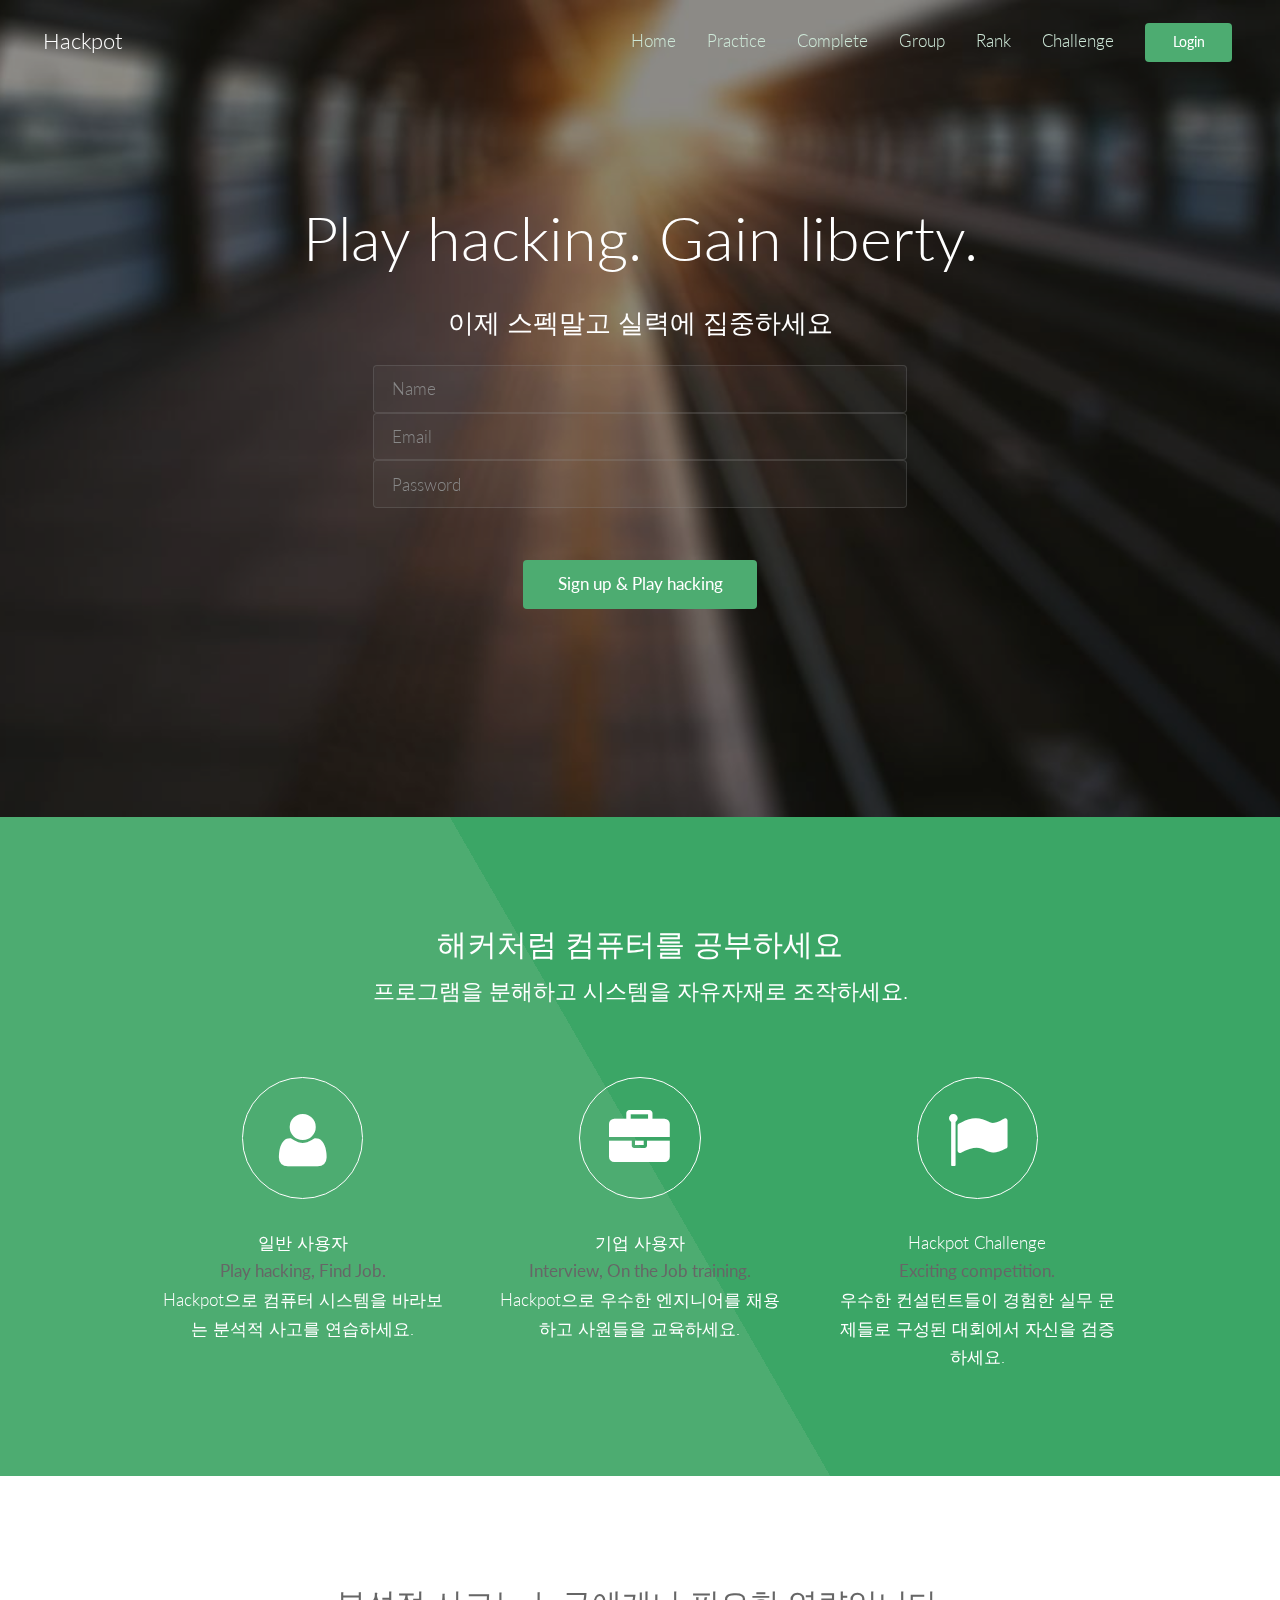
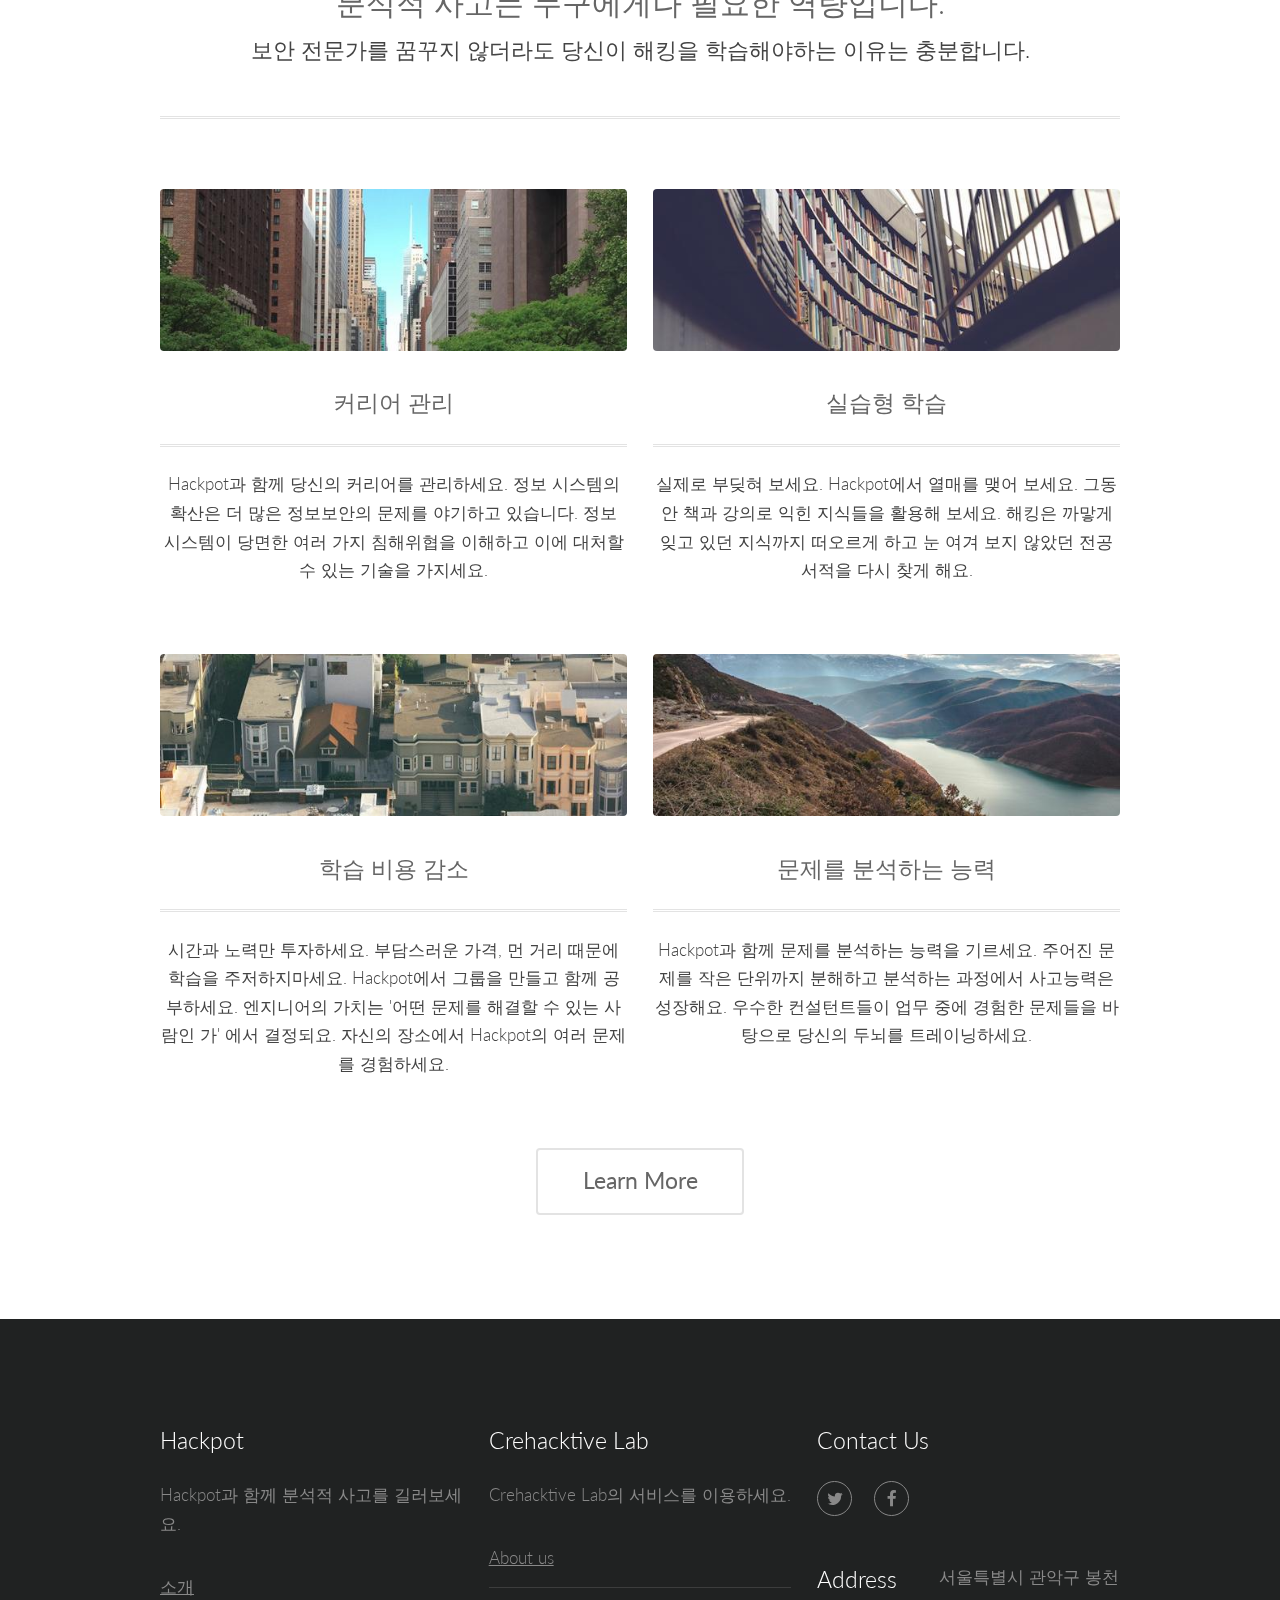
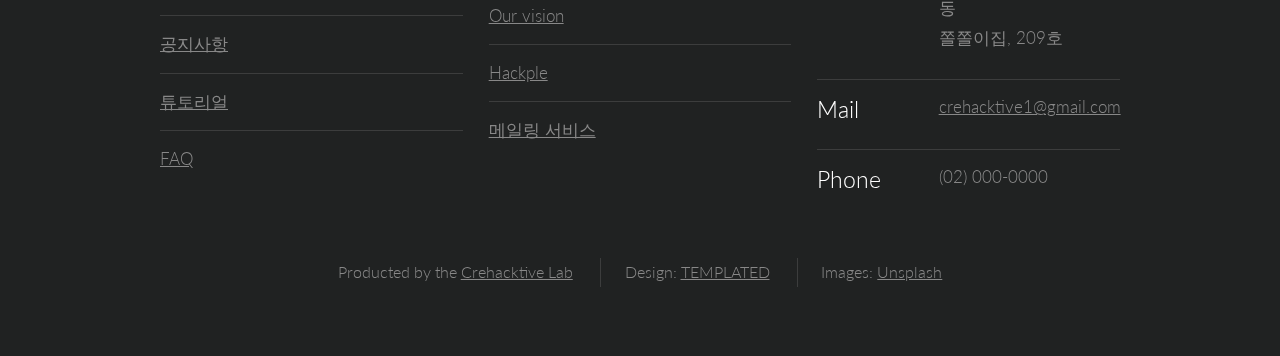
==== index.html @ 73363b04 "complete index page" ====
<!DOCTYPE html>
<!--
	Interphase by TEMPLATED
	templated.co @templatedco
	Released for free under the Creative Commons Attribution 3.0 license (templated.co/license)
-->
<html lang="ko">
	<head>
		<meta charset="UTF-8">
		<title>Hackpot</title>
		<meta http-equiv="content-type" content="text/html; charset=utf-8" />
		<meta name="description" content="" />
		<meta name="keywords" content="" />
		<!--[if lte IE 8]><script src="css/ie/html5shiv.js"></script><![endif]-->
		<script src="js/jquery.min.js"></script>
		<script src="js/skel.min.js"></script>
		<script src="js/skel-layers.min.js"></script>
		<script src="js/init.js"></script>
		<noscript>
			<link rel="stylesheet" href="css/skel.css" />
			<link rel="stylesheet" href="css/style.css" />
			<link rel="stylesheet" href="css/style-xlarge.css" />
		</noscript>
		<!--[if lte IE 8]><link rel="stylesheet" href="css/ie/v8.css" /><![endif]-->
	</head>
	<body class="landing">

		<!-- Header -->
			<header id="header">
				<h1><a href="index.html">Hackpot</a></h1>
				<nav id="nav">
					<ul>
						<li><a href="index.html">Home</a></li>
						<li><a href="index.html">Practice</a></li>
						<li><a href="index.html">Complete</a></li>
						<li><a href="index.html">Group</a></li>
						<li><a href="index.html">Rank</a></li>
						<li><a href="index.html">Challenge</a></li>
						<li><input type="submit" value="Login" class="special small" /></li>
					</ul>
				</nav>
			</header>

		<!-- Banner -->
			<section id="banner">
				<h2>Play hacking. Gain liberty.</h2>
				<p>이제 스펙말고 실력에 집중하세요</p><br/>
					<form method="post" action="#">
							<div class="signup 5u 12u$(xsmall)">
									<input type="text" name="name" id="name" value="" placeholder="Name" />
									<input type="email" name="email" id="email" value="" placeholder="Email" />
									<input type="password" name="password" id="password" value="" placeholder="Password" />
						</div>
							<div class="12u$">
								<ul class="actions">
									<li><input type="submit" value="Sign up & Play hacking" class="special" /></li>
								</ul>
							</div>
						</div>
					</form>
			</section>
			
			
		<!-- One -->
			<section id="one" class="wrapper style1 align-center">
				<div class="container">
					<header>
						<h2>해커처럼 컴퓨터를 공부하세요</h2>
						<p>프로그램을 분해하고 시스템을 자유자재로 조작하세요.</p>
					</header>
					<div class="row 200%">
						<section class="4u 12u$(small)">
							<i class="icon big rounded fa-user"></i>
							<p>일반 사용자<br/>
							<strong>Play hacking, Find Job.</strong><br/>
							Hackpot으로 컴퓨터 시스템을 바라보는 분석적 사고를 연습하세요.</p>
						</section>
						<section class="4u 12u$(small)">
							<i class="icon big rounded fa-briefcase"></i>
							<p>기업 사용자<br/>
							<strong>Interview, On the Job training.</strong><br/>
							Hackpot으로 우수한 엔지니어를 채용하고 사원들을 교육하세요.</p>
						</section>
						<section class="4u$ 12u$(small)">
							<i class="icon big rounded fa-flag"></i>
							<p>Hackpot Challenge<br/>
							<strong>Exciting competition.</strong><br/>
							우수한 컨설턴트들이 경험한 실무 문제들로 구성된 대회에서 자신을 검증하세요.</p>
						</section>
					</div>
				</div>
			</section>

		<!-- Two -->
			<section id="two" class="wrapper style2 align-center">
				<div class="container">
					<header>
						<h2>분석적 사고는 누구에게나 필요한 역량입니다.</h2>
						<p>보안 전문가를 꿈꾸지 않더라도 당신이 해킹을 학습해야하는 이유는 충분합니다.</p>
					</header>
					<div class="row">
						<section class="feature 6u 12u$(small)">
							<img class="image fit" src="images/pic01.jpg" alt="" />
							<h3 class="title">커리어 관리</h3>
							<p>Hackpot과 함께 당신의 커리어를 관리하세요. 정보 시스템의 확산은 더 많은 정보보안의 문제를 야기하고 있습니다. 정보 시스템이 당면한 여러 가지 침해위협을 이해하고 이에 대처할 수 있는 기술을 가지세요.</p>
						</section>
						<section class="feature 6u$ 12u$(small)">
							<img class="image fit" src="images/pic02.jpg" alt="" />
							<h3 class="title">실습형 학습</h3>
							<p>실제로 부딪혀 보세요. Hackpot에서 열매를 맺어 보세요. 그동안 책과 강의로 익힌 지식들을 활용해 보세요. 해킹은 까맣게 잊고 있던 지식까지 떠오르게 하고 눈 여겨 보지 않았던 전공 서적을 다시 찾게 해요.</p>
						</section>
						<section class="feature 6u 12u$(small)">
							<img class="image fit" src="images/pic03.jpg" alt="" />
							<h3 class="title">학습 비용 감소</h3>
							<p>시간과 노력만 투자하세요. 부담스러운 가격, 먼 거리 때문에 학습을 주저하지마세요. Hackpot에서 그룹을 만들고 함께 공부하세요. 엔지니어의 가치는 '어떤 문제를 해결할 수 있는 사람인 가' 에서 결정되요. 자신의 장소에서 Hackpot의 여러 문제를 경험하세요.</p>
						</section>
						<section class="feature 6u$ 12u$(small)">
							<img class="image fit" src="images/pic04.jpg" alt="" />
							<h3 class="title">문제를 분석하는 능력</h3>
							<p>Hackpot과 함께 문제를 분석하는 능력을 기르세요. 주어진 문제를 작은 단위까지 분해하고 분석하는 과정에서 사고능력은 성장해요. 우수한 컨설턴트들이 업무 중에 경험한 문제들을 바탕으로 당신의 두뇌를 트레이닝하세요.</p>
						</section>
					</div>
					<footer>
						<ul class="actions">
							<li>
								<a href="#" class="button alt big">Learn More</a>
							</li>
						</ul>
					</footer>
				</div>
			</section>

		<!-- Footer -->
			<footer id="footer">
				<div class="container">
					<div class="row">
						<section class="4u 6u(medium) 12u$(small)">
							<h3>Hackpot</h3>
							<p>Hackpot과 함께 분석적 사고를 길러보세요.</p>
							<ul class="alt">
								<li><a href="#">소개</a></li>
								<li><a href="#">공지사항</a></li>
								<li><a href="#">튜토리얼</a></li>
								<li><a href="#">FAQ</a></li>
							</ul>
						</section>
						<section class="4u 6u$(medium) 12u$(small)">
							<h3>Crehacktive Lab</h3>
							<p>Crehacktive Lab의 서비스를 이용하세요.</p>
							<ul class="alt">
								<li><a href="http://www.hackple.co.kr/bbs/group.php?gr_id=lab">About us</a></li>
								<li><a href="#">Our vision</a></li>
								<li><a href="http://www.hackple.co.kr">Hackple</a></li>
								<li><a href="#">메일링 서비스</a></li>
							</ul>
						</section>
						<section class="4u$ 12u$(medium) 12u$(small)">
							<h3>Contact Us</h3>
							<ul class="icons">
								<li><a href="https://twitter.com/7IoOFuqnigJStmo" class="icon rounded fa-twitter"><span class="label">Twitter</span></a></li>
								<li><a href="https://www.facebook.com/HackP1e/" class="icon rounded fa-facebook"><span class="label">Facebook</span></a></li>
							</ul>
							<ul class="tabular">
								<li>
									<h3>Address</h3>
									서울특별시 관악구 봉천동<br>
									쫄쫄이집, 209호
								</li>
								<li>
									<h3>Mail</h3>
									<a href="#">crehacktive1@gmail.com</a>
								</li>
								<li>
									<h3>Phone</h3>
									(02) 000-0000
								</li>
							</ul>
						</section>
					</div>
					<ul class="copyright">
						<li>Producted by the <a href="http://www.hackple.co.kr/bbs/group.php?gr_id=lab">Crehacktive Lab</a></li>
						<li>Design: <a href="http://templated.co">TEMPLATED</a></li>
						<li>Images: <a href="http://unsplash.com">Unsplash</a></li>
					</ul>
				</div>
			</footer>

	</body>
</html>
---- css/skel.css ----
/* Resets (http://meyerweb.com/eric/tools/css/reset/ | v2.0 | 20110126 | License: none (public domain)) */

	html,body,div,span,applet,object,iframe,h1,h2,h3,h4,h5,h6,p,blockquote,pre,a,abbr,acronym,address,big,cite,code,del,dfn,em,img,ins,kbd,q,s,samp,small,strike,strong,sub,sup,tt,var,b,u,i,center,dl,dt,dd,ol,ul,li,fieldset,form,label,legend,table,caption,tbody,tfoot,thead,tr,th,td,article,aside,canvas,details,embed,figure,figcaption,footer,header,hgroup,menu,nav,output,ruby,section,summary,time,mark,audio,video{margin:0;padding:0;border:0;font-size:100%;font:inherit;vertical-align:baseline;}article,aside,details,figcaption,figure,footer,header,hgroup,menu,nav,section{display:block;}body{line-height:1;}ol,ul{list-style:none;}blockquote,q{quotes:none;}blockquote:before,blockquote:after,q:before,q:after{content:'';content:none;}table{border-collapse:collapse;border-spacing:0;}body{-webkit-text-size-adjust:none}

/* Box Model */

	*, *:before, *:after {
		-moz-box-sizing: border-box;
		-webkit-box-sizing: border-box;
		box-sizing: border-box;
	}

/* Container */

	body {
		/* min-width: (containers) */
		min-width: 1200px;
	}

	.container {
		margin-left: auto;
		margin-right: auto;

		/* width: (containers) */
		width: 1200px;
	}

	/* Modifiers */

		/* 125% */
			.container.\31 25\25 {
				width: 100%;

				/* max-width: (containers * 1.25) */
				max-width: 1500px;

				/* min-width: (containers) */
				min-width: 1200px;
			}

		/* 75% */
			.container.\37 5\25 {

				/* width: (containers * 0.75) */
				width: 900px;

			}

		/* 50% */
			.container.\35 0\25 {

				/* width: (containers * 0.50) */
				width: 600px;

			}

		/* 25% */
			.container.\32 5\25 {

				/* width: (containers * 0.25) */
				width: 300px;

			}

/* Grid */

	.row {
		border-bottom: solid 1px transparent;
	}

	.row > * {
		float: left;
	}

	.row:after, .row:before {
		content: '';
		display: block;
		clear: both;
		height: 0;
	}

	.row.uniform > * > :first-child {
		margin-top: 0;
	}

	.row.uniform > * > :last-child {
		margin-bottom: 0;
	}

	/* Gutters */

		/* Normal */

			.row > * {
				/* padding: (gutters.horizontal) 0 0 (gutters.vertical) */
				padding: 0 0 0 2em;
			}

			.row {
				/* margin: -(gutters.horizontal) 0 0 -(gutters.vertical) */
				margin: 0 0 0 -2em;
			}

			.row.uniform > * {
				/* padding: (gutters.vertical) 0 0 (gutters.vertical) */
				padding: 2em 0 0 2em;
			}

			.row.uniform {
				/* margin: -(gutters.vertical) 0 0 -(gutters.vertical) */
				margin: -2em 0 0 -2em;
			}

		/* 200% */

			.row.\32 00\25 > * {
				/* padding: (gutters.horizontal) 0 0 (gutters.vertical) */
				padding: 0 0 0 4em;
			}

			.row.\32 00\25 {
				/* margin: -(gutters.horizontal) 0 0 -(gutters.vertical) */
				margin: 0 0 0 -4em;
			}

			.row.uniform.\32 00\25 > * {
				/* padding: (gutters.vertical) 0 0 (gutters.vertical) */
				padding: 4em 0 0 4em;
			}

			.row.uniform.\32 00\25 {
				/* margin: -(gutters.vertical) 0 0 -(gutters.vertical) */
				margin: -4em 0 0 -4em;
			}

		/* 150% */

			.row.\31 50\25 > * {
				/* padding: (gutters.horizontal) 0 0 (gutters.vertical) */
				padding: 0 0 0 1.5em;
			}

			.row.\31 50\25 {
				/* margin: -(gutters.horizontal) 0 0 -(gutters.vertical) */
				margin: 0 0 0 -1.5em;
			}

			.row.uniform.\31 50\25 > * {
				/* padding: (gutters.vertical) 0 0 (gutters.vertical) */
				padding: 1.5em 0 0 1.5em;
			}

			.row.uniform.\31 50\25 {
				/* margin: -(gutters.vertical) 0 0 -(gutters.vertical) */
				margin: -1.5em 0 0 -1.5em;
			}

		/* 50% */

			.row.\35 0\25 > * {
				/* padding: (gutters.horizontal) 0 0 (gutters.vertical) */
				padding: 0 0 0 1em;
			}

			.row.\35 0\25 {
				/* margin: -(gutters.horizontal) 0 0 -(gutters.vertical) */
				margin: 0 0 0 -1em;
			}

			.row.uniform.\35 0\25 > * {
				/* padding: (gutters.vertical) 0 0 (gutters.vertical) */
				padding: 1em 0 0 1em;
			}

			.row.uniform.\35 0\25 {
				/* margin: -(gutters.vertical) 0 0 -(gutters.vertical) */
				margin: -1em 0 0 -1em;
			}

		/* 25% */

			.row.\32 5\25 > * {
				/* padding: (gutters.horizontal) 0 0 (gutters.vertical) */
				padding: 0 0 0 0.5em;
			}

			.row.\32 5\25 {
				/* margin: -(gutters.horizontal) 0 0 -(gutters.vertical) */
				margin: 0 0 0 -0.5em;
			}

			.row.uniform.\32 5\25 > * {
				/* padding: (gutters.vertical) 0 0 (gutters.vertical) */
				padding: 0.5em 0 0 0.5em;
			}

			.row.uniform.\32 5\25 {
				/* margin: -(gutters.vertical) 0 0 -(gutters.vertical) */
				margin: -0.5em 0 0 -0.5em;
			}

		/* 0% */

			.row.\30 \25 > * {
				/* padding: (gutters.horizontal) 0 0 (gutters.vertical) */
				padding: 0;
			}

			.row.\30 \25 {
				/* margin: -(gutters.horizontal) 0 0 -(gutters.vertical) */
				margin: 0;
			}

	/* Cells */

		.\31 2u, .\31 2u\24, .\31 2u\28 1\29, .\31 2u\24\28 1\29 { width: 100%; clear: none; }
		.\31 1u, .\31 1u\24, .\31 1u\28 1\29, .\31 1u\24\28 1\29 { width: 91.6666666667%; clear: none; }
		.\31 0u, .\31 0u\24, .\31 0u\28 1\29, .\31 0u\24\28 1\29 { width: 83.3333333333%; clear: none; }
		.\39 u, .\39 u\24, .\39 u\28 1\29, .\39 u\24\28 1\29 { width: 75%; clear: none; }
		.\38 u, .\38 u\24, .\38 u\28 1\29, .\38 u\24\28 1\29 { width: 66.6666666667%; clear: none; }
		.\37 u, .\37 u\24, .\37 u\28 1\29, .\37 u\24\28 1\29 { width: 58.3333333333%; clear: none; }
		.\36 u, .\36 u\24, .\36 u\28 1\29, .\36 u\24\28 1\29 { width: 50%; clear: none; }
		.\35 u, .\35 u\24, .\35 u\28 1\29, .\35 u\24\28 1\29 { width: 41.6666666667%; clear: none; }
		.\34 u, .\34 u\24, .\34 u\28 1\29, .\34 u\24\28 1\29 { width: 33.3333333333%; clear: none; }
		.\33 u, .\33 u\24, .\33 u\28 1\29, .\33 u\24\28 1\29 { width: 25%; clear: none; }
		.\32 u, .\32 u\24, .\32 u\28 1\29, .\32 u\24\28 1\29 { width: 16.6666666667%; clear: none; }
		.\31 u, .\31 u\24, .\31 u\28 1\29, .\31 u\24\28 1\29 { width: 8.3333333333%; clear: none; }

		.\31 2u\24 + *, .\31 2u\24\28 1\29 + *,
		.\31 1u\24 + *, .\31 1u\24\28 1\29 + *,
		.\31 0u\24 + *, .\31 0u\24\28 1\29 + *,
		.\39 u\24 + *, .\39 u\24\28 1\29 + *,
		.\38 u\24 + *, .\38 u\24\28 1\29 + *,
		.\37 u\24 + *, .\37 u\24\28 1\29 + *,
		.\36 u\24 + *, .\36 u\24\28 1\29 + *,
		.\35 u\24 + *, .\35 u\24\28 1\29 + *,
		.\34 u\24 + *, .\34 u\24\28 1\29 + *,
		.\33 u\24 + *, .\33 u\24\28 1\29 + *,
		.\32 u\24 + *, .\32 u\24\28 1\29 + *,
		.\31 u\24  + *,  .\31 u\24\28 1\29 + * {
			clear: left;
		}

		.\-11u { margin-left: 91.6666666667% }
		.\-10u { margin-left: 83.3333333333% }
		.\-9u { margin-left: 75% }
		.\-8u { margin-left: 66.6666666667% }
		.\-7u { margin-left: 58.3333333333% }
		.\-6u { margin-left: 50% }
		.\-5u { margin-left: 41.6666666667% }
		.\-4u { margin-left: 33.3333333333% }
		.\-3u { margin-left: 25% }
		.\-2u { margin-left: 16.6666666667% }
		.\-1u { margin-left: 8.3333333333% }
---- css/style.css ----
@charset "UTF-8";
@import url(font-awesome.min.css);
@import url("http://fonts.googleapis.com/css?family=Lato:300,400");

/*
	Interphase by TEMPLATED
	templated.co @templatedco
	Released for free under the Creative Commons Attribution 3.0 license (templated.co/license)
*/

/* Basic */

	body {
		background: #fff;
	}

	body, input, select, textarea {
		color: #444;
		font-family: "Lato", Helvetica, sans-serif;
		font-size: 15pt;
		font-weight: 300;
		line-height: 1.65em;
	}

	a {
		color: #4dac71;
		text-decoration: underline;
	}

		a:hover {
			text-decoration: none;
		}

	strong, b {
		color: #666;
		font-weight: 400;
	}

	em, i {
		font-style: italic;
	}

	p {
		margin: 0 0 2em 0;
	}

	h1, h2, h3, h4, h5, h6 {
		color: #666;
		font-weight: 300;
		line-height: 1em;
		margin: 0 0 1em 0;
	}

		h1 a, h2 a, h3 a, h4 a, h5 a, h6 a {
			color: inherit;
			text-decoration: none;
		}

	h2 {
		font-size: 1.75em;
		line-height: 1.5em;
	}

	h3 {
		font-size: 1.35em;
		line-height: 1.5em;
	}

	h4 {
		font-size: 1.1em;
		line-height: 1.5em;
	}

	h5 {
		font-size: 0.9em;
		line-height: 1.5em;
	}

	h6 {
		font-size: 0.7em;
		line-height: 1.5em;
	}

	sub {
		font-size: 0.8em;
		position: relative;
		top: 0.5em;
	}

	sup {
		font-size: 0.8em;
		position: relative;
		top: -0.5em;
	}

	hr {
		border: 0;
		border-bottom: medium 1px rgba(144, 144, 144, 0.25);
		margin: 2em 0;
	}

		hr.major {
			margin: 3em 0;
		}

	blockquote {
		border-left: solid 4px rgba(144, 144, 144, 0.25);
		font-style: italic;
		margin: 0 0 2em 0;
		padding: 0.5em 0 0.5em 2em;
	}

	code {
		background: rgba(144, 144, 144, 0.075);
		border-radius: 4px;
		border: solid 1px rgba(144, 144, 144, 0.25);
		font-family: "Courier New", monospace;
		font-size: 0.9em;
		margin: 0 0.25em;
		padding: 0.25em 0.65em;
	}

	pre {
		-webkit-overflow-scrolling: touch;
		font-family: "Courier New", monospace;
		font-size: 0.9em;
		margin: 0 0 2em 0;
	}

		pre code {
			display: block;
			line-height: 1.75em;
			padding: 1em 1.5em;
			overflow-x: auto;
		}

	.align-left {
		text-align: left;
	}

	.align-center {
		text-align: center;
	}

	.align-right {
		text-align: right;
	}

/* Section/Article */

	section.special, article.special {
		text-align: center;
	}

	header p {
		position: relative;
		margin: 0 0 1.5em 0;
	}

	header h2 + p {
		font-size: 1.25em;
		margin-top: -1em;
		line-height: 1.5em;
	}

	header h3 + p {
		font-size: 1.1em;
		margin-top: -0.8em;
		line-height: 1.5em;
	}

	header h4 + p,
	header h5 + p,
	header h6 + p {
		font-size: 0.9em;
		margin-top: -0.6em;
		line-height: 1.5em;
	}

	header.major {
		text-align: center;
		margin-bottom: 3em;
	}

		header.major h2 {
			font-size: 3em;
		}

		header.major p {
			border-top: medium double rgba(144, 144, 144, 0.25);
			display: inline-block;
			padding: 2em 2em 0 2em;
		}

/* Form */

	form {
		margin: 0 0 2em 0;
	}

	label {
		color: #666;
		display: block;
		font-size: 0.9em;
		font-weight: 400;
		margin: 0 0 1em 0;
	}

	input[type="text"],
	input[type="password"],
	input[type="email"],
	select,
	textarea {
		-moz-appearance: none;
		-webkit-appearance: none;
		-o-appearance: none;
		-ms-appearance: none;
		appearance: none;
		background: rgba(144, 144, 144, 0.075);
		border-radius: 4px;
		border: none;
		border: solid 1px rgba(144, 144, 144, 0.25);
		color: inherit;
		display: block;
		outline: 0;
		padding: 0 1em;
		text-decoration: none;
		width: 100%;
	}

		input[type="text"]:invalid,
		input[type="password"]:invalid,
		input[type="email"]:invalid,
		select:invalid,
		textarea:invalid {
			box-shadow: none;
		}

		input[type="text"]:focus,
		input[type="password"]:focus,
		input[type="email"]:focus,
		select:focus,
		textarea:focus {
			border-color: #4dac71;
			box-shadow: 0 0 0 1px #4dac71;
		}

	.select-wrapper {
		text-decoration: none;
		display: block;
		position: relative;
	}

		.select-wrapper:before {
			content: "";
			-moz-osx-font-smoothing: grayscale;
			-webkit-font-smoothing: antialiased;
			font-family: FontAwesome;
			font-style: normal;
			font-weight: normal;
			text-transform: none !important;
		}

		.select-wrapper:before {
			color: rgba(144, 144, 144, 0.25);
			display: block;
			height: 2.75em;
			line-height: 2.75em;
			pointer-events: none;
			position: absolute;
			right: 0;
			text-align: center;
			top: 0;
			width: 2.75em;
		}

		.select-wrapper select::-ms-expand {
			display: none;
		}

	input[type="text"],
	input[type="password"],
	input[type="email"],
	select {
		height: 2.75em;
	}

	textarea {
		padding: 0.75em 1em;
	}

	input[type="checkbox"],
	input[type="radio"] {
		-moz-appearance: none;
		-webkit-appearance: none;
		-o-appearance: none;
		-ms-appearance: none;
		appearance: none;
		display: block;
		float: left;
		margin-right: -2em;
		opacity: 0;
		width: 1em;
		z-index: -1;
	}

		input[type="checkbox"] + label,
		input[type="radio"] + label {
			text-decoration: none;
			color: #444;
			cursor: pointer;
			display: inline-block;
			font-size: 1em;
			font-weight: 300;
			padding-left: 2.4em;
			padding-right: 0.75em;
			position: relative;
		}

			input[type="checkbox"] + label:before,
			input[type="radio"] + label:before {
				-moz-osx-font-smoothing: grayscale;
				-webkit-font-smoothing: antialiased;
				font-family: FontAwesome;
				font-style: normal;
				font-weight: normal;
				text-transform: none !important;
			}

			input[type="checkbox"] + label:before,
			input[type="radio"] + label:before {
				background: rgba(144, 144, 144, 0.075);
				border-radius: 4px;
				border: solid 1px rgba(144, 144, 144, 0.25);
				content: '';
				display: inline-block;
				height: 1.65em;
				left: 0;
				line-height: 1.58125em;
				position: absolute;
				text-align: center;
				top: 0;
				width: 1.65em;
			}

		input[type="checkbox"]:checked + label:before,
		input[type="radio"]:checked + label:before {
			background: #3ba666;
			border-color: #3ba666;
			color: #ffffff;
			content: '\f00c';
		}

		input[type="checkbox"]:focus + label:before,
		input[type="radio"]:focus + label:before {
			border-color: #4dac71;
			box-shadow: 0 0 0 1px #4dac71;
		}

	input[type="checkbox"] + label:before {
		border-radius: 4px;
	}

	input[type="radio"] + label:before {
		border-radius: 100%;
	}

	::-webkit-input-placeholder {
		color: #888 !important;
		opacity: 1.0;
	}

	:-moz-placeholder {
		color: #888 !important;
		opacity: 1.0;
	}

	::-moz-placeholder {
		color: #888 !important;
		opacity: 1.0;
	}

	:-ms-input-placeholder {
		color: #888 !important;
		opacity: 1.0;
	}

	.formerize-placeholder {
		color: #888 !important;
		opacity: 1.0;
	}

/* Box */

	.box {
		border-radius: 4px;
		border: solid 1px rgba(144, 144, 144, 0.25);
		margin-bottom: 2em;
		padding: 1.5em;
	}

		.box > :last-child,
		.box > :last-child > :last-child,
		.box > :last-child > :last-child > :last-child {
			margin-bottom: 0;
		}

		.box.alt {
			border: 0;
			border-radius: 0;
			padding: 0;
		}

/* Icon */

	.icon {
		text-decoration: none;
		border-bottom: none;
		position: relative;
	}

		.icon:before {
			-moz-osx-font-smoothing: grayscale;
			-webkit-font-smoothing: antialiased;
			font-family: FontAwesome;
			font-style: normal;
			font-weight: normal;
			text-transform: none !important;
		}

		.icon > .label {
			display: none;
		}

		.icon.rounded {
			border-radius: 100%;
			border: 1px solid #4dac71;
			display: inline-block;
			height: 2em;
			line-height: 2em;
			text-align: center;
			width: 2em;
		}

			.icon.rounded.big {
				font-size: 3.5em;
			}

/* Image */

	.image {
		border-radius: 4px;
		border: 0;
		display: inline-block;
		position: relative;
	}

		.image img {
			border-radius: 4px;
			display: block;
		}

		.image.left {
			float: left;
			padding: 0 1.5em 1em 0;
			top: 0.25em;
		}

		.image.right {
			float: right;
			padding: 0 0 1em 1.5em;
			top: 0.25em;
		}

		.image.left, .image.right {
			max-width: 40%;
		}

			.image.left img, .image.right img {
				width: 100%;
			}

		.image.fit {
			display: block;
			margin: 0 0 2em 0;
			width: 100%;
		}

			.image.fit img {
				width: 100%;
			}

/* List */

	ol {
		list-style: decimal;
		margin: 0 0 2em 0;
		padding-left: 1.25em;
	}

		ol li {
			padding-left: 0.25em;
		}

	ul {
		list-style: disc;
		margin: 0 0 2em 0;
		padding-left: 1em;
	}

		ul li {
			padding-left: 0.5em;
		}

		ul.alt {
			list-style: none;
			padding-left: 0;
		}

			ul.alt li {
				border-top: solid 1px rgba(144, 144, 144, 0.25);
				padding: 0.8em 0;
			}

				ul.alt li:first-child {
					border-top: 0;
					padding-top: 0;
				}

		ul.icons {
			cursor: default;
			list-style: none;
			padding-left: 0;
		}

			ul.icons li {
				display: inline-block;
				padding: 0 1em 0 0;
			}

				ul.icons li:last-child {
					padding-right: 0;
				}

		ul.actions {
			cursor: default;
			list-style: none;
			padding-left: 0;
		}

			ul.actions li {
				display: inline-block;
				padding: 0 1em 0 0;
				vertical-align: middle;
			}

				ul.actions li:last-child {
					padding-right: 0;
				}

			ul.actions.small li {
				padding: 0 0.5em 0 0;
			}

			ul.actions.vertical li {
				display: block;
				padding: 1em 0 0 0;
			}

				ul.actions.vertical li:first-child {
					padding-top: 0;
				}

				ul.actions.vertical li > * {
					margin-bottom: 0;
				}

			ul.actions.vertical.small li {
				padding: 0.5em 0 0 0;
			}

				ul.actions.vertical.small li:first-child {
					padding-top: 0;
				}

			ul.actions.fit {
				display: table;
				margin-left: -1em;
				padding: 0;
				table-layout: fixed;
				width: calc(100% + 1em);
			}

				ul.actions.fit li {
					display: table-cell;
					padding: 0 0 0 1em;
				}

					ul.actions.fit li > * {
						margin-bottom: 0;
					}

				ul.actions.fit.small {
					margin-left: -0.5em;
					width: calc(100% + 0.5em);
				}

					ul.actions.fit.small li {
						padding: 0 0 0 0.5em;
					}

		ul.tabular {
			list-style: outside none none;
			padding: 0px;
		}

			ul.tabular li {
				border-top: solid 1px rgba(144, 144, 144, 0.25);
				line-height: 1.75em;
				margin: 1.5em 0px 0px;
				padding-left: 7em;
				padding-top: 12px;
				position: relative;
			}

				ul.tabular li:first-child {
					border-top: 0;
					margin-top: 0;
				}

				ul.tabular li h3 {
					left: 0px;
					position: absolute;
					text-align: center;
					top: 12px;
					vertical-align: top;
					width: 1em;
				}

	dl {
		margin: 0 0 2em 0;
	}

/* Table */

	.table-wrapper {
		-webkit-overflow-scrolling: touch;
		overflow-x: auto;
	}

	table {
		margin: 0 0 2em 0;
		width: 100%;
	}

		table tbody tr {
			border: solid 1px rgba(144, 144, 144, 0.25);
			border-left: 0;
			border-right: 0;
		}

			table tbody tr:nth-child(2n + 1) {
				background-color: rgba(144, 144, 144, 0.075);
			}

		table td {
			padding: 0.75em 0.75em;
		}

		table th {
			color: #666;
			font-size: 0.9em;
			font-weight: 400;
			padding: 0 0.75em 0.75em 0.75em;
			text-align: left;
		}

		table thead {
			border-bottom: solid 2px rgba(144, 144, 144, 0.25);
		}

		table tfoot {
			border-top: solid 2px rgba(144, 144, 144, 0.25);
		}

		table.alt {
			border-collapse: separate;
		}

			table.alt tbody tr td {
				border: solid 1px rgba(144, 144, 144, 0.25);
				border-left-width: 0;
				border-top-width: 0;
			}

				table.alt tbody tr td:first-child {
					border-left-width: 1px;
				}

			table.alt tbody tr:first-child td {
				border-top-width: 1px;
			}

			table.alt thead {
				border-bottom: 0;
			}

			table.alt tfoot {
				border-top: 0;
			}

/* Button */

	input[type="submit"],
	input[type="reset"],
	input[type="button"],
	.button {
		-moz-appearance: none;
		-webkit-appearance: none;
		-o-appearance: none;
		-ms-appearance: none;
		appearance: none;
		-moz-transition: background-color 0.2s ease-in-out, color 0.2s ease-in-out;
		-webkit-transition: background-color 0.2s ease-in-out, color 0.2s ease-in-out;
		-o-transition: background-color 0.2s ease-in-out, color 0.2s ease-in-out;
		-ms-transition: background-color 0.2s ease-in-out, color 0.2s ease-in-out;
		transition: background-color 0.2s ease-in-out, color 0.2s ease-in-out;
		background-color: #3ba666;
		border-radius: 4px;
		border: 0;
		color: #ffffff !important;
		cursor: pointer;
		display: inline-block;
		font-weight: 400;
		height: 2.85em;
		line-height: 2.8em;
		padding: 0 2em;
		text-align: center;
		text-decoration: none;
		white-space: nowrap;
	}

		input[type="submit"]:hover,
		input[type="reset"]:hover,
		input[type="button"]:hover,
		.button:hover {
			background-color: #42b972;
		}

		input[type="submit"]:active,
		input[type="reset"]:active,
		input[type="button"]:active,
		.button:active {
			background-color: #34935a;
		}

		input[type="submit"].icon,
		input[type="reset"].icon,
		input[type="button"].icon,
		.button.icon {
			padding-left: 1.35em;
		}

			input[type="submit"].icon:before,
			input[type="reset"].icon:before,
			input[type="button"].icon:before,
			.button.icon:before {
				margin-right: 0.5em;
			}

		input[type="submit"].fit,
		input[type="reset"].fit,
		input[type="button"].fit,
		.button.fit {
			display: block;
			margin: 0 0 1em 0;
			width: 100%;
		}

		input[type="submit"].small,
		input[type="reset"].small,
		input[type="button"].small,
		.button.small {
			font-size: 0.8em;
		}

		input[type="submit"].big,
		input[type="reset"].big,
		input[type="button"].big,
		.button.big {
			font-size: 1.35em;
		}

		input[type="submit"].alt,
		input[type="reset"].alt,
		input[type="button"].alt,
		.button.alt {
			background-color: transparent;
			box-shadow: inset 0 0 0 2px rgba(144, 144, 144, 0.25);
			color: #666 !important;
		}

			input[type="submit"].alt:hover,
			input[type="reset"].alt:hover,
			input[type="button"].alt:hover,
			.button.alt:hover {
				background-color: rgba(144, 144, 144, 0.075);
			}

			input[type="submit"].alt:active,
			input[type="reset"].alt:active,
			input[type="button"].alt:active,
			.button.alt:active {
				background-color: rgba(144, 144, 144, 0.2);
			}

			input[type="submit"].alt.icon:before,
			input[type="reset"].alt.icon:before,
			input[type="button"].alt.icon:before,
			.button.alt.icon:before {
				color: #888;
			}

		input[type="submit"].special,
		input[type="reset"].special,
		input[type="button"].special,
		.button.special {
			background-color: #4dac71;
			color: #ffffff !important;
		}

			input[type="submit"].special:hover,
			input[type="reset"].special:hover,
			input[type="button"].special:hover,
			.button.special:hover {
				background-color: #5cb67e;
			}

			input[type="submit"].special:active,
			input[type="reset"].special:active,
			input[type="button"].special:active,
			.button.special:active {
				background-color: #459a65;
			}

		input[type="submit"].disabled, input[type="submit"]:disabled,
		input[type="reset"].disabled,
		input[type="reset"]:disabled,
		input[type="button"].disabled,
		input[type="button"]:disabled,
		.button.disabled,
		.button:disabled {
			background-color: #444 !important;
			box-shadow: inset 0 -0.15em 0 0 rgba(0, 0, 0, 0.15);
			color: #fff !important;
			cursor: default;
			opacity: 0.25;
		}

/* Header */

	body.landing #header {
		background-color: transparent;
		left: 0;
		position: absolute;
		top: 0;
	}

	#header {
		background-color: #202222;
		color: #ffffff;
		cursor: default;
		height: 4.75em;
		line-height: 4.75em;
		width: 100%;
		z-index: 10000;
	}

		#header h1 {
			color: #ffffff;
			height: inherit;
			left: 2.5em;
			line-height: inherit;
			margin: 0;
			padding: 0;
			position: absolute;
			top: 0;
		}

			#header h1 a {
				font-size: 1.25em;
			}

		#header nav {
			height: inherit;
			line-height: inherit;
			position: absolute;
			right: 2.75em;
			top: 0;
			vertical-align: middle;
		}

			#header nav > ul {
				list-style: none;
				margin: 0;
				padding-left: 0;
			}

				#header nav > ul > li {
					border-radius: 4px;
					display: inline-block;
					margin-left: 1.5em;
					padding-left: 0;
				}

					#header nav > ul > li a {
						-moz-transition: color 0.2s ease-in-out;
						-webkit-transition: color 0.2s ease-in-out;
						-o-transition: color 0.2s ease-in-out;
						-ms-transition: color 0.2s ease-in-out;
						transition: color 0.2s ease-in-out;
						color: #cee8d8;
						display: inline-block;
						text-decoration: none;
					}

						#header nav > ul > li a:hover {
							color: #ffffff;
						}

					#header nav > ul > li:first-child {
						margin-left: 0;
					}

					#header nav > ul > li .button {
						height: 2.25em;
						line-height: 2.25em;
						margin-bottom: 0;
						padding: 0 1em;
						position: relative;
						top: -0.075em;
						vertical-align: middle;
					}

		#header .container {
			position: relative;
		}

			#header .container h1 {
				left: 0;
			}

			#header .container nav {
				right: 0;
			}

/* Banner */

	#banner {
		background: url("images/overlay.png"), url("../images/banner.jpg");
		background-position: center;
		background-repeat: no-repeat;
		background-size: cover;
		color: #ffffff;
		padding: 16em 0em 14em;
		text-align: center;
	}

		#banner h2 {
			color: #ffffff;
			font-size: 3em;
			line-height: 1em;
			margin: 0 0 0.5em 0;
			padding: 0;
		}

		#banner p {
			font-size: 1.5em;
			margin: 1.5em 0 0 0;
		}

		#banner .signup {
			margin:0 auto;
		}

		#banner .actions {
			margin: 3em 0 0 0;
		}

		#banner .button {
			background-color: transparent;
			border: 1px solid #ffffff;
			font-weight: 300;
		}

			#banner .button:hover {
				background-color: rgba(255, 255, 255, 0.2);
			}
			
		
/* Wrapper */

	.wrapper {
		padding: 6em 0em 4em;
	}

		.wrapper.style1 {
			background-color: #3ba666;
			-moz-background-image: linear-gradient(60deg, #4dac71 50%, #3ba666 50%);
			-webkit-background-image: linear-gradient(60deg, #4dac71 50%, #3ba666 50%);
			-o-background-image: linear-gradient(60deg, #4dac71 50%, #3ba666 50%);
			-ms-background-image: linear-gradient(60deg, #4dac71 50%, #3ba666 50%);
			background-image: linear-gradient(60deg, #4dac71 50%, #3ba666 50%);
			color: #ffffff;
		}

			.wrapper.style1 header {
				margin-bottom: 4em;
			}

			.wrapper.style1 h2 {
				color: #ffffff;
			}

			.wrapper.style1 .icon.big {
				border-color: #ffffff;
				margin-bottom: 0.5em;
			}

		.wrapper.style2 .title, .wrapper.style2 header {
			border-bottom: medium double rgba(144, 144, 144, 0.25);
			padding-bottom: 1em;
		}

		.wrapper.style2 header {
			margin-bottom: 4em;
		}

		.wrapper.style2 .feature {
			margin: 0 0 2em 0;
		}

/* Footer */

	#footer {
		background: #202222;
		color: #888;
		padding: 6em 0em 4em;
	}

		#footer h2, #footer h3, #footer h4 {
			color: #ffffff;
		}

		#footer a {
			-moz-transition: all 0.2s ease-in-out;
			-webkit-transition: all 0.2s ease-in-out;
			-o-transition: all 0.2s ease-in-out;
			-ms-transition: all 0.2s ease-in-out;
			transition: all 0.2s ease-in-out;
			color: #888;
		}

			#footer a:active, #footer a:hover {
				color: #ffffff;
			}

		#footer .icons .rounded {
			border-color: #888;
			font-size: 1.5em;
		}

			#footer .icons .rounded:active, #footer .icons .rounded:hover {
				border-color: #ffffff;
			}

		#footer .copyright {
			font-size: 0.9em;
			margin: 2em 0 0 0;
			padding: 0;
			text-align: center;
		}

			#footer .copyright li {
				border-left: solid 1px rgba(144, 144, 144, 0.25);
				display: inline-block;
				list-style: none;
				margin-left: 1.5em;
				padding-left: 1.5em;
			}

				#footer .copyright li:first-child {
					border-left: 0;
					margin-left: 0;
					padding-left: 0;
				}
---- css/style-xlarge.css ----
/*
	Interphase by TEMPLATED
	templated.co @templatedco
	Released for free under the Creative Commons Attribution 3.0 license (templated.co/license)
*/

/* Basic */

	body, input, select, textarea {
		font-size: 13pt;
	}
---- css/ie/v8.css ----
/*
	Interphase by TEMPLATED
	templated.co @templatedco
	Released for free under the Creative Commons Attribution 3.0 license (templated.co/license)
*/

/* Banner */

	#banner {
		background: url("../../images/banner.jpg");
		background-size: cover;
		-ms-behavior: url("css/ie/backgroundsize.min.htc");
	}
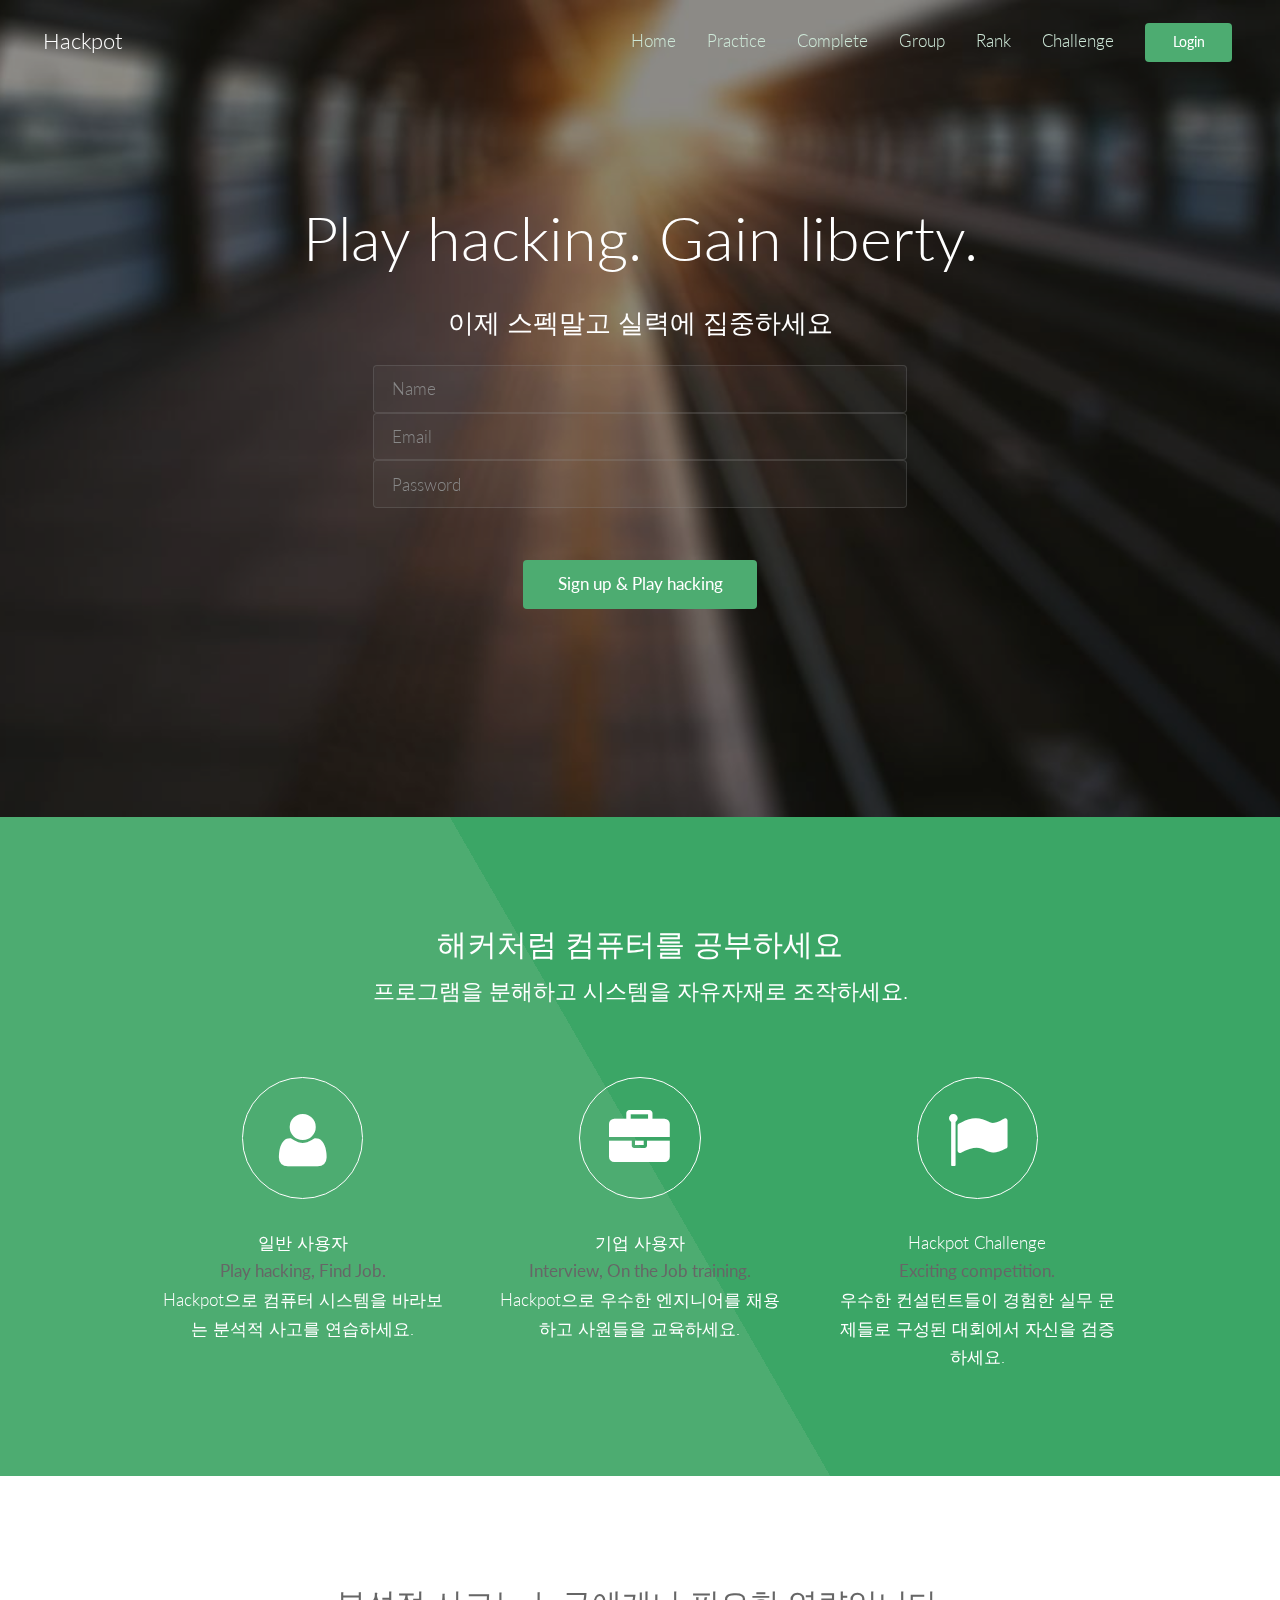
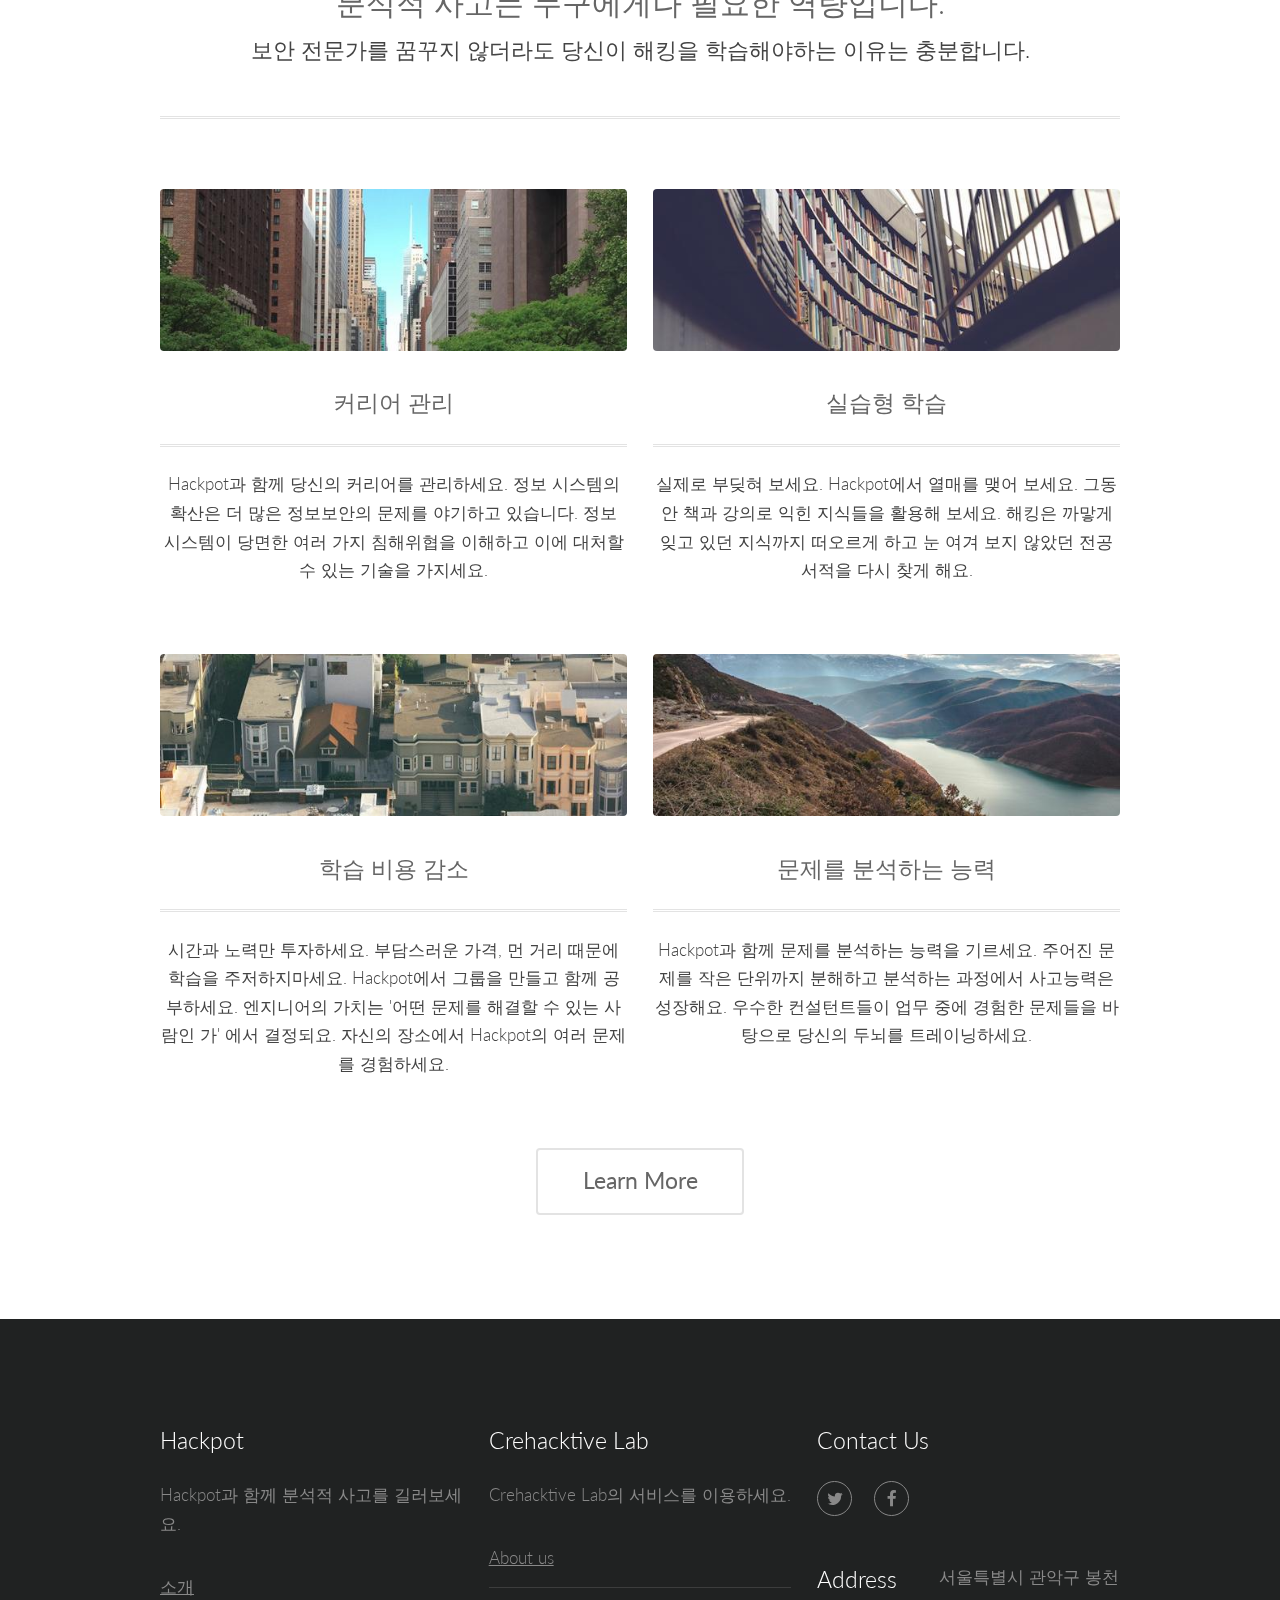
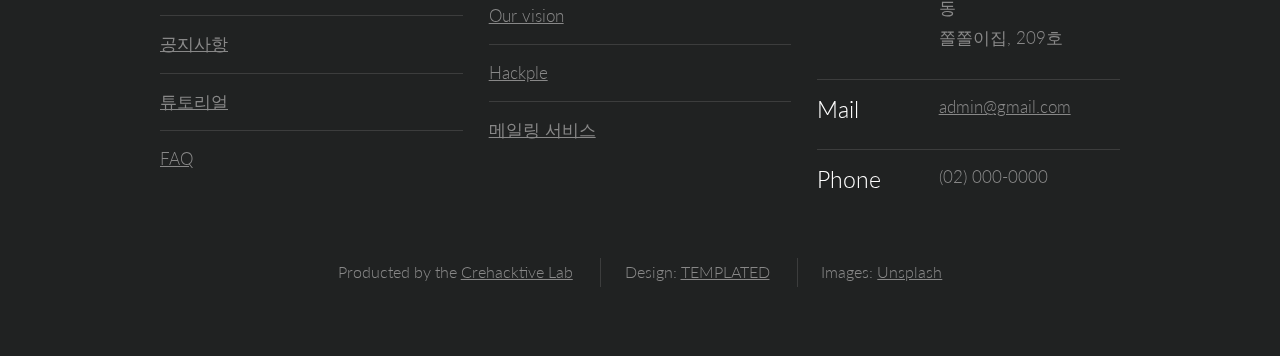
==== commit c1caea25: "Edit email address" ====
--- a/index.html
+++ b/index.html
@@ -168,7 +168,7 @@
 								</li>
 								<li>
 									<h3>Mail</h3>
-									<a href="#">crehacktive1@gmail.com</a>
+									<a href="#">admin@gmail.com</a>
 								</li>
 								<li>
 									<h3>Phone</h3>
